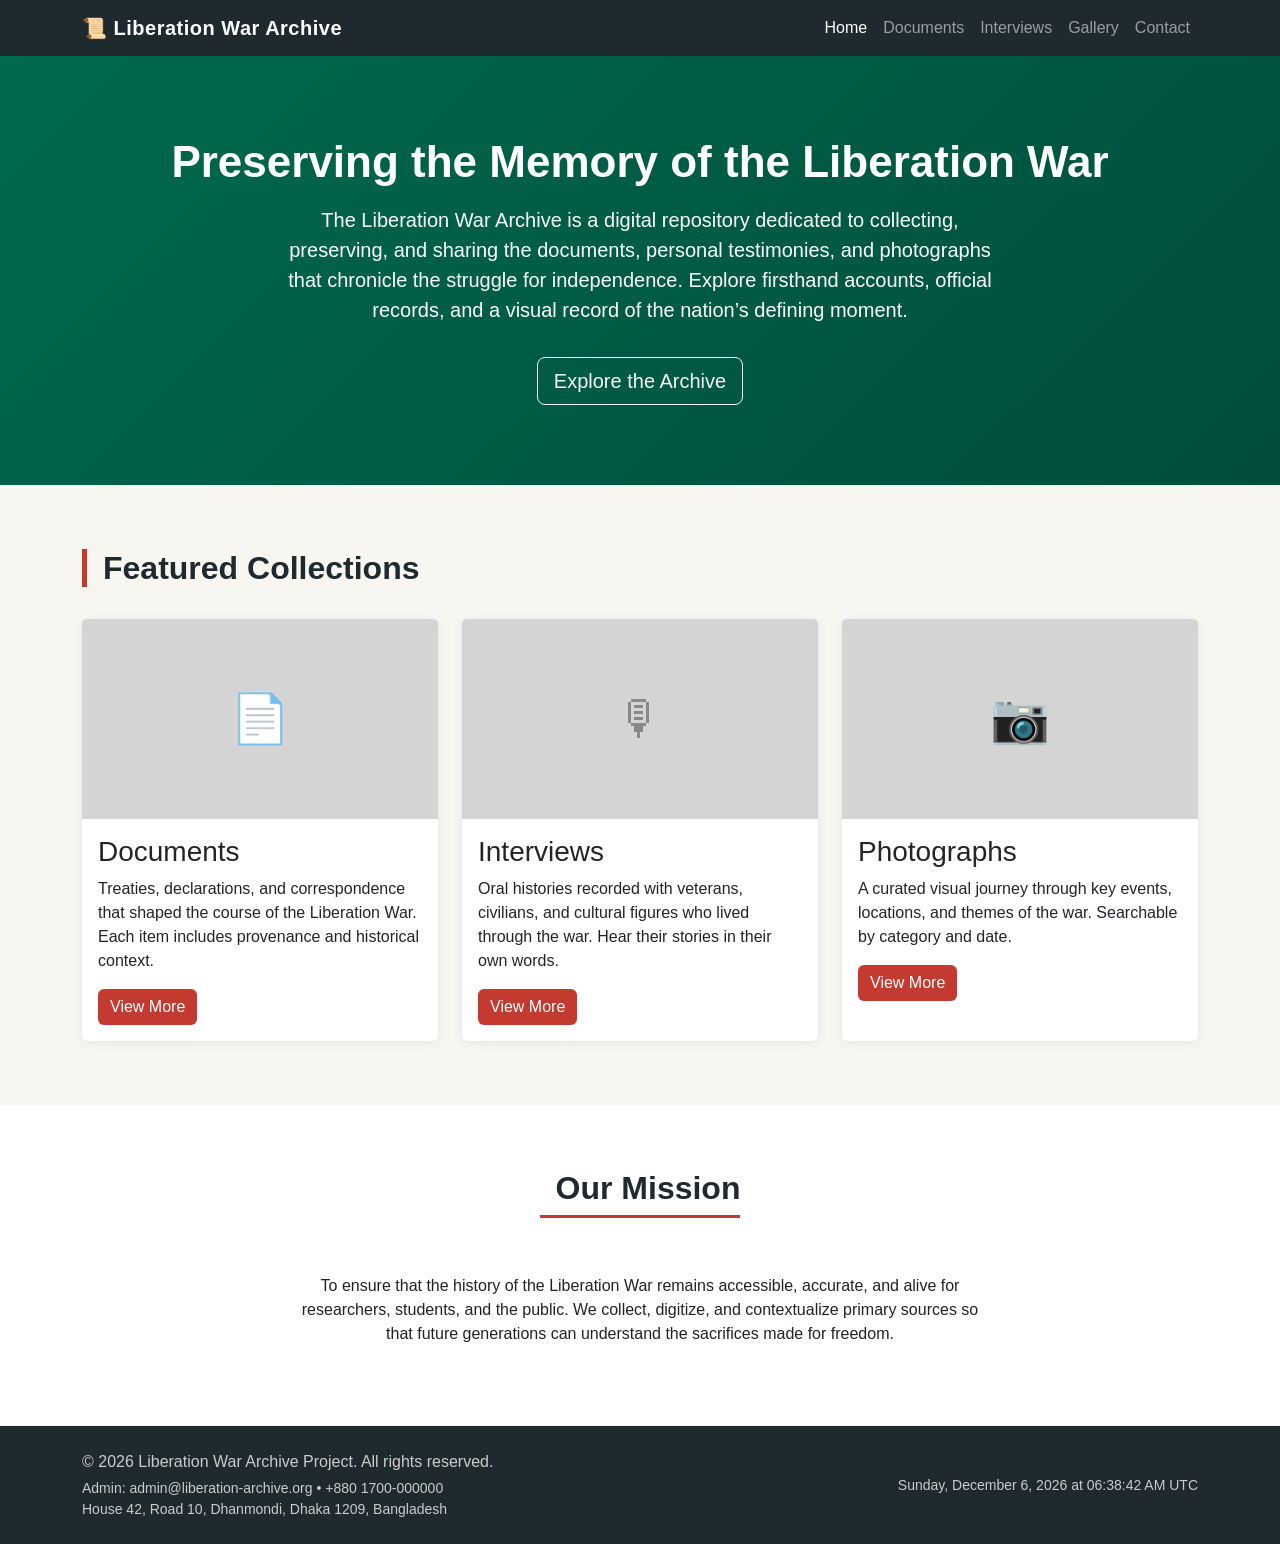
==== index.html @ a4f5fe4e "Initial commit" ====
<!DOCTYPE html>
<!--
  Liberation War Archive — Homepage
  Static archive site built with HTML5, CSS3 & Bootstrap 5.
-->
<html lang="en">
<head>
  <meta charset="UTF-8" />
  <meta name="viewport" content="width=device-width, initial-scale=1.0" />
  <meta name="description" content="Liberation War Archive — preserving the history, documents, interviews, and photographs of the Liberation War for future generations." />
  <meta name="keywords" content="Liberation War, archive, history, documents, interviews, photographs" />
  <meta name="author" content="Liberation War Archive Project" />
  <title>Liberation War Archive | Home</title>

  <!-- Bootstrap 5 CSS (CDN) -->
  <link href="https://cdn.jsdelivr.net/npm/bootstrap@5.3.3/dist/css/bootstrap.min.css" rel="stylesheet" />
  <!-- Custom styles -->
  <link rel="stylesheet" href="css/style.css" />
</head>
<body>

  <!-- ===== HEADER / NAVBAR ===== -->
  <header>
    <nav class="navbar navbar-expand-lg navbar-dark bg-brand-dark">
      <div class="container">
        <a class="navbar-brand" href="index.html">&#x1F4DC; Liberation War Archive</a>
        <button class="navbar-toggler" type="button" data-bs-toggle="collapse" data-bs-target="#mainNav"
                aria-controls="mainNav" aria-expanded="false" aria-label="Toggle navigation">
          <span class="navbar-toggler-icon"></span>
        </button>
        <div class="collapse navbar-collapse" id="mainNav">
          <ul class="navbar-nav ms-auto">
            <li class="nav-item"><a class="nav-link active" href="index.html" aria-current="page">Home</a></li>
            <li class="nav-item"><a class="nav-link" href="documents.html">Documents</a></li>
            <li class="nav-item"><a class="nav-link" href="interviews.html">Interviews</a></li>
            <li class="nav-item"><a class="nav-link" href="gallery.html">Gallery</a></li>
            <li class="nav-item"><a class="nav-link" href="contact.html">Contact</a></li>
          </ul>
        </div>
      </div>
    </nav>
  </header>

  <!-- ===== HERO BANNER ===== -->
  <section class="hero-section text-center">
    <div class="container">
      <h1 class="display-4 fw-bold">Preserving the Memory of the Liberation War</h1>
      <p class="lead mt-3 mx-auto" style="max-width: 720px;">
        The Liberation War Archive is a digital repository dedicated to collecting,
        preserving, and sharing the documents, personal testimonies, and photographs
        that chronicle the struggle for independence. Explore firsthand accounts,
        official records, and a visual record of the nation&#8217;s defining moment.
      </p>
      <a href="#featured" class="btn btn-lg btn-outline-light mt-3">Explore the Archive</a>
    </div>
  </section>

  <!-- ===== MAIN CONTENT ===== -->
  <main>
    <!-- Featured Sections -->
    <section id="featured" class="section-pad">
      <div class="container">
        <h2 class="section-heading">Featured Collections</h2>
        <div class="row g-4">

          <!-- Card: Documents -->
          <div class="col-md-4">
            <div class="card h-100">
              <div class="card-img-top placeholder-img d-flex align-items-center justify-content-center"
                   style="height:200px; background:#d4d4d4; font-size:3rem; color:#888;">
                &#x1F4C4;
              </div>
              <div class="card-body">
                <h3 class="card-title">Documents</h3>
                <p class="card-text">
                  Treaties, declarations, and correspondence that shaped the course
                  of the Liberation War. Each item includes provenance and historical
                  context.
                </p>
                <a href="documents.html" class="btn btn-brand">View More</a>
              </div>
            </div>
          </div>

          <!-- Card: Interviews -->
          <div class="col-md-4">
            <div class="card h-100">
              <div class="card-img-top placeholder-img d-flex align-items-center justify-content-center"
                   style="height:200px; background:#d4d4d4; font-size:3rem; color:#888;">
                &#x1F399;
              </div>
              <div class="card-body">
                <h3 class="card-title">Interviews</h3>
                <p class="card-text">
                  Oral histories recorded with veterans, civilians, and cultural
                  figures who lived through the war. Hear their stories in their
                  own words.
                </p>
                <a href="interviews.html" class="btn btn-brand">View More</a>
              </div>
            </div>
          </div>

          <!-- Card: Photos -->
          <div class="col-md-4">
            <div class="card h-100">
              <div class="card-img-top placeholder-img d-flex align-items-center justify-content-center"
                   style="height:200px; background:#d4d4d4; font-size:3rem; color:#888;">
                &#x1F4F7;
              </div>
              <div class="card-body">
                <h3 class="card-title">Photographs</h3>
                <p class="card-text">
                  A curated visual journey through key events, locations, and themes
                  of the war. Searchable by category and date.
                </p>
                <a href="gallery.html" class="btn btn-brand">View More</a>
              </div>
            </div>
          </div>

        </div><!-- /.row -->
      </div><!-- /.container -->
    </section>

    <!-- Brief Mission Statement -->
    <section class="bg-white section-pad">
      <div class="container text-center">
        <h2 class="section-heading text-center" style="border-left: none; border-bottom: 3px solid var(--brand-red); padding-bottom: 0.5rem; display: inline-block;">
          Our Mission
        </h2>
        <p class="mt-4 mx-auto" style="max-width: 700px;">
          To ensure that the history of the Liberation War remains accessible,
          accurate, and alive for researchers, students, and the public.
          We collect, digitize, and contextualize primary sources so that
          future generations can understand the sacrifices made for freedom.
        </p>
      </div>
    </section>
  </main>

  <!-- ===== FOOTER ===== -->
  <footer class="py-4">
    <div class="container">
      <div class="row align-items-center">
        <div class="col-md-6 text-center text-md-start">
          <p class="mb-1">&copy; 2026 Liberation War Archive Project. All rights reserved.</p>
          <p class="mb-0 small">
            Admin: admin@liberation-archive.org &bull; +880 1700-000000<br />
            House 42, Road 10, Dhanmondi, Dhaka 1209, Bangladesh
          </p>
        </div>
        <div class="col-md-6 text-center text-md-end mt-3 mt-md-0">
          <span id="live-clock" class="small">Loading...</span>
        </div>
      </div>
    </div>
  </footer>

  <!-- Bootstrap 5 JS bundle (CDN) — required for navbar collapse -->
  <script src="https://cdn.jsdelivr.net/npm/bootstrap@5.3.3/dist/js/bootstrap.bundle.min.js"></script>
  <!-- Live clock — the only custom JS -->
  <script src="js/clock.js"></script>
</body>
</html>
---- css/style.css ----
/*
 * Liberation War Archive — Custom Styles
 * Minor tweaks on top of Bootstrap 5 defaults.
 * Colour palette inspired by national flag (red, green) with neutral tones.
 */

/* ── Root variables ── */
:root {
  --brand-green: #006a4e;
  --brand-red:    #c43a31;
  --brand-dark:   #1e2a2d;
  --brand-light:  #f8f6f0;
}

/* ── Global ── */
body {
  font-family: "Segoe UI", Tahoma, Geneva, Verdana, sans-serif;
  background-color: var(--brand-light);
  color: #222;
}

/* ── Navbar ── */
.navbar-brand {
  font-weight: 700;
  letter-spacing: 0.5px;
}

.navbar-dark.bg-brand-dark {
  background-color: var(--brand-dark) !important;
}

/* ── Hero section (homepage) ── */
.hero-section {
  background: linear-gradient(135deg, var(--brand-green) 0%, #004d3a 100%);
  color: #fff;
  padding: 5rem 0;
}

.hero-section h1 {
  font-weight: 700;
  font-size: 2.75rem;
}

/* ── Section headings ── */
.section-heading {
  border-left: 5px solid var(--brand-red);
  padding-left: 1rem;
  margin-bottom: 2rem;
  font-weight: 600;
  color: var(--brand-dark);
}

/* ── Cards ── */
.card {
  border: none;
  box-shadow: 0 2px 12px rgba(0, 0, 0, 0.07);
  transition: transform 0.2s ease, box-shadow 0.2s ease;
}

.card:hover {
  transform: translateY(-4px);
  box-shadow: 0 6px 20px rgba(0, 0, 0, 0.12);
}

.card-img-top.placeholder-img {
  background-color: #d4d4d4;
  display: flex;
  align-items: center;
  justify-content: center;
  color: #888;
  font-size: 2rem;
  height: 200px;
  object-fit: cover;
}

/* ── Buttons ── */
.btn-brand {
  background-color: var(--brand-red);
  color: #fff;
  border: none;
}

.btn-brand:hover {
  background-color: #a62e26;
  color: #fff;
}

.btn-outline-brand {
  border: 2px solid var(--brand-red);
  color: var(--brand-red);
  background: transparent;
}

.btn-outline-brand:hover {
  background-color: var(--brand-red);
  color: #fff;
}

/* ── Footer ── */
footer {
  background-color: var(--brand-dark);
  color: #ccc;
}

footer a {
  color: #ddd;
}

footer a:hover {
  color: #fff;
}

/* ── Table tweaks ── */
.table-documents th {
  background-color: var(--brand-green);
  color: #fff;
  font-weight: 600;
}

/* ── Gallery image hover ── */
.gallery-item a {
  display: block;
  overflow: hidden;
  border-radius: 6px;
}

.gallery-item img {
  transition: transform 0.25s ease;
}

.gallery-item a:hover img {
  transform: scale(1.05);
}

/* ── Contact form ── */
.contact-info-card {
  background-color: var(--brand-green);
  color: #fff;
  border: none;
}

.contact-info-card a {
  color: #ffe0d6;
}

/* ── Utility spacers ── */
.section-pad {
  padding: 4rem 0;
}

/* ── Responsive heading tweaks ── */
@media (max-width: 576px) {
  .hero-section h1 {
    font-size: 1.85rem;
  }
}
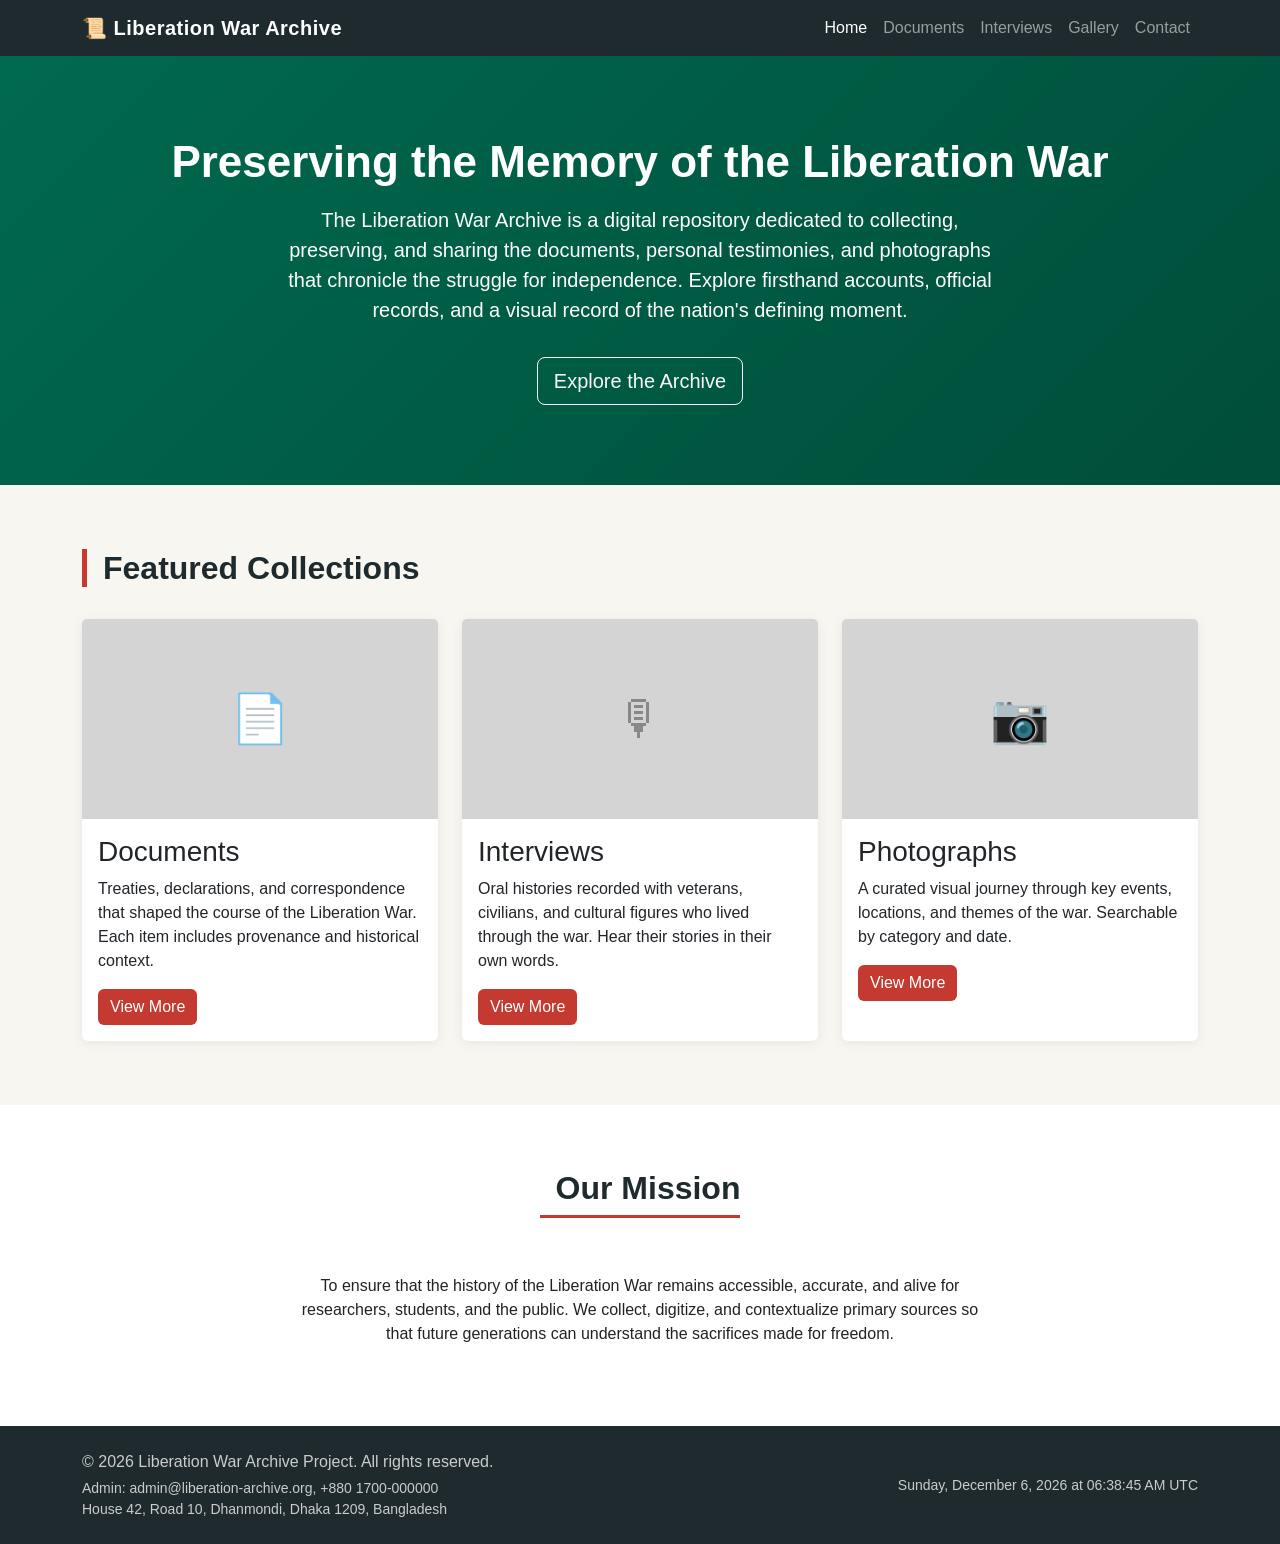
==== commit 29b35111: "clean up comments, meta tags, AI patterns" ====
--- a/index.html
+++ b/index.html
@@ -1,25 +1,20 @@
 <!DOCTYPE html>
-<!--
-  Liberation War Archive — Homepage
-  Static archive site built with HTML5, CSS3 & Bootstrap 5.
--->
 <html lang="en">
 <head>
   <meta charset="UTF-8" />
   <meta name="viewport" content="width=device-width, initial-scale=1.0" />
-  <meta name="description" content="Liberation War Archive — preserving the history, documents, interviews, and photographs of the Liberation War for future generations." />
-  <meta name="keywords" content="Liberation War, archive, history, documents, interviews, photographs" />
+  <meta name="description" content="Digital archive preserving the documents, oral histories, and photographs of Bangladesh's Liberation War for researchers, students, and the public." />
+  <meta name="keywords" content="Liberation War Bangladesh, 1971 archive, Mukti Bahini documents, oral history interviews, war photographs" />
   <meta name="author" content="Liberation War Archive Project" />
   <title>Liberation War Archive | Home</title>
 
-  <!-- Bootstrap 5 CSS (CDN) -->
+  <!-- bootstrap css -->
   <link href="https://cdn.jsdelivr.net/npm/bootstrap@5.3.3/dist/css/bootstrap.min.css" rel="stylesheet" />
-  <!-- Custom styles -->
   <link rel="stylesheet" href="css/style.css" />
 </head>
 <body>
 
-  <!-- ===== HEADER / NAVBAR ===== -->
+  <!-- navbar -->
   <header>
     <nav class="navbar navbar-expand-lg navbar-dark bg-brand-dark">
       <div class="container">
@@ -41,7 +36,6 @@
     </nav>
   </header>
 
-  <!-- ===== HERO BANNER ===== -->
   <section class="hero-section text-center">
     <div class="container">
       <h1 class="display-4 fw-bold">Preserving the Memory of the Liberation War</h1>
@@ -49,21 +43,18 @@
         The Liberation War Archive is a digital repository dedicated to collecting,
         preserving, and sharing the documents, personal testimonies, and photographs
         that chronicle the struggle for independence. Explore firsthand accounts,
-        official records, and a visual record of the nation&#8217;s defining moment.
+        official records, and a visual record of the nation's defining moment.
       </p>
       <a href="#featured" class="btn btn-lg btn-outline-light mt-3">Explore the Archive</a>
     </div>
   </section>
 
-  <!-- ===== MAIN CONTENT ===== -->
   <main>
-    <!-- Featured Sections -->
     <section id="featured" class="section-pad">
       <div class="container">
         <h2 class="section-heading">Featured Collections</h2>
         <div class="row g-4">
 
-          <!-- Card: Documents -->
           <div class="col-md-4">
             <div class="card h-100">
               <div class="card-img-top placeholder-img d-flex align-items-center justify-content-center"
@@ -82,7 +73,6 @@
             </div>
           </div>
 
-          <!-- Card: Interviews -->
           <div class="col-md-4">
             <div class="card h-100">
               <div class="card-img-top placeholder-img d-flex align-items-center justify-content-center"
@@ -101,7 +91,6 @@
             </div>
           </div>
 
-          <!-- Card: Photos -->
           <div class="col-md-4">
             <div class="card h-100">
               <div class="card-img-top placeholder-img d-flex align-items-center justify-content-center"
@@ -119,11 +108,10 @@
             </div>
           </div>
 
-        </div><!-- /.row -->
-      </div><!-- /.container -->
+        </div>
+      </div>
     </section>
 
-    <!-- Brief Mission Statement -->
     <section class="bg-white section-pad">
       <div class="container text-center">
         <h2 class="section-heading text-center" style="border-left: none; border-bottom: 3px solid var(--brand-red); padding-bottom: 0.5rem; display: inline-block;">
@@ -139,14 +127,13 @@
     </section>
   </main>
 
-  <!-- ===== FOOTER ===== -->
   <footer class="py-4">
     <div class="container">
       <div class="row align-items-center">
         <div class="col-md-6 text-center text-md-start">
           <p class="mb-1">&copy; 2026 Liberation War Archive Project. All rights reserved.</p>
           <p class="mb-0 small">
-            Admin: admin@liberation-archive.org &bull; +880 1700-000000<br />
+            Admin: admin@liberation-archive.org, +880 1700-000000<br />
             House 42, Road 10, Dhanmondi, Dhaka 1209, Bangladesh
           </p>
         </div>
@@ -157,9 +144,7 @@
     </div>
   </footer>
 
-  <!-- Bootstrap 5 JS bundle (CDN) — required for navbar collapse -->
   <script src="https://cdn.jsdelivr.net/npm/bootstrap@5.3.3/dist/js/bootstrap.bundle.min.js"></script>
-  <!-- Live clock — the only custom JS -->
   <script src="js/clock.js"></script>
 </body>
 </html>
--- a/css/style.css
+++ b/css/style.css
@@ -1,10 +1,5 @@
-/*
- * Liberation War Archive — Custom Styles
- * Minor tweaks on top of Bootstrap 5 defaults.
- * Colour palette inspired by national flag (red, green) with neutral tones.
- */
+/* tweaks on top of bootstrap */
 
-/* ── Root variables ── */
 :root {
   --brand-green: #006a4e;
   --brand-red:    #c43a31;
@@ -12,14 +7,13 @@
   --brand-light:  #f8f6f0;
 }
 
-/* ── Global ── */
+/* navbar */
 body {
   font-family: "Segoe UI", Tahoma, Geneva, Verdana, sans-serif;
   background-color: var(--brand-light);
   color: #222;
 }
 
-/* ── Navbar ── */
 .navbar-brand {
   font-weight: 700;
   letter-spacing: 0.5px;
@@ -29,7 +23,7 @@
   background-color: var(--brand-dark) !important;
 }
 
-/* ── Hero section (homepage) ── */
+/* hero */
 .hero-section {
   background: linear-gradient(135deg, var(--brand-green) 0%, #004d3a 100%);
   color: #fff;
@@ -41,7 +35,7 @@
   font-size: 2.75rem;
 }
 
-/* ── Section headings ── */
+/* section headings */
 .section-heading {
   border-left: 5px solid var(--brand-red);
   padding-left: 1rem;
@@ -50,7 +44,7 @@
   color: var(--brand-dark);
 }
 
-/* ── Cards ── */
+/* cards */
 .card {
   border: none;
   box-shadow: 0 2px 12px rgba(0, 0, 0, 0.07);
@@ -73,7 +67,7 @@
   object-fit: cover;
 }
 
-/* ── Buttons ── */
+/* buttons */
 .btn-brand {
   background-color: var(--brand-red);
   color: #fff;
@@ -96,7 +90,7 @@
   color: #fff;
 }
 
-/* ── Footer ── */
+/* footer */
 footer {
   background-color: var(--brand-dark);
   color: #ccc;
@@ -110,14 +104,14 @@
   color: #fff;
 }
 
-/* ── Table tweaks ── */
+/* table tweaks */
 .table-documents th {
   background-color: var(--brand-green);
   color: #fff;
   font-weight: 600;
 }
 
-/* ── Gallery image hover ── */
+/* gallery image hover */
 .gallery-item a {
   display: block;
   overflow: hidden;
@@ -132,7 +126,7 @@
   transform: scale(1.05);
 }
 
-/* ── Contact form ── */
+/* contact form */
 .contact-info-card {
   background-color: var(--brand-green);
   color: #fff;
@@ -143,12 +137,12 @@
   color: #ffe0d6;
 }
 
-/* ── Utility spacers ── */
+/* utility spacers */
 .section-pad {
   padding: 4rem 0;
 }
 
-/* ── Responsive heading tweaks ── */
+/* responsive */
 @media (max-width: 576px) {
   .hero-section h1 {
     font-size: 1.85rem;
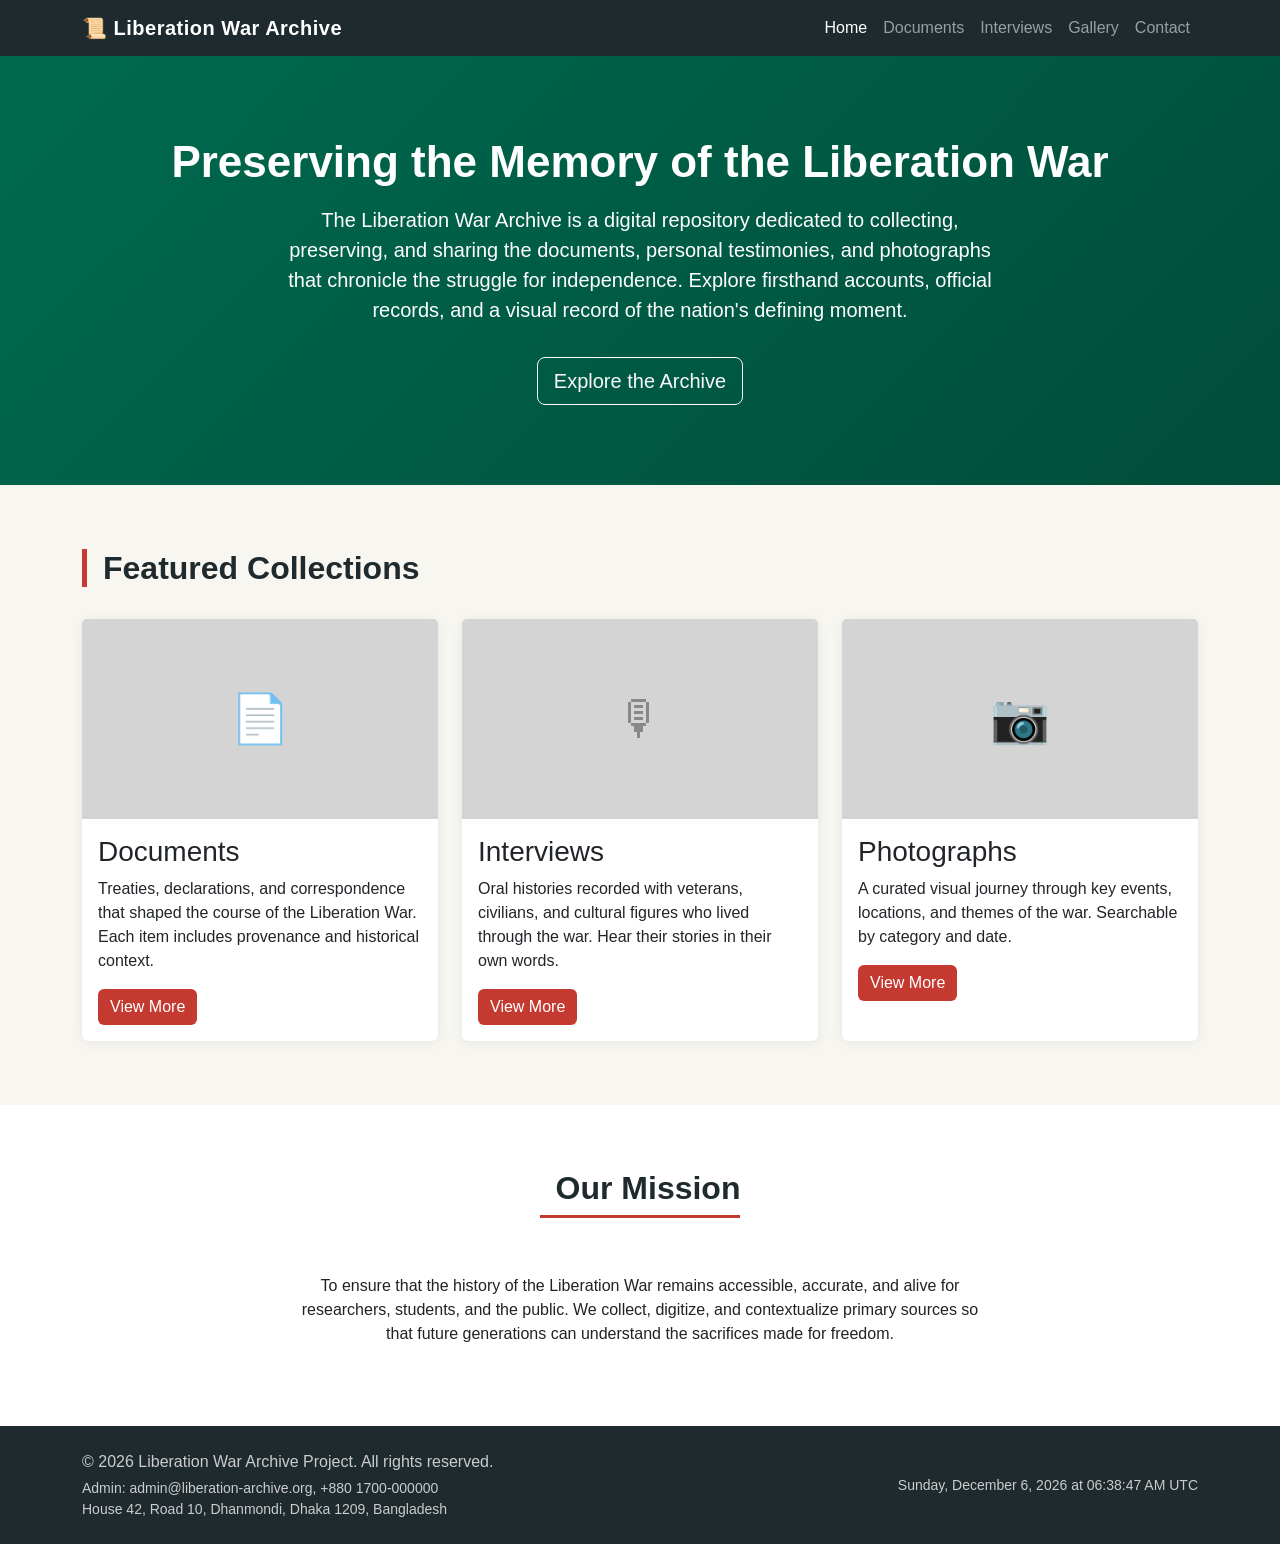
==== commit 60036fd0: "reorganize: move pages into pages/ folder" ====
--- a/index.html
+++ b/index.html
@@ -26,10 +26,10 @@
         <div class="collapse navbar-collapse" id="mainNav">
           <ul class="navbar-nav ms-auto">
             <li class="nav-item"><a class="nav-link active" href="index.html" aria-current="page">Home</a></li>
-            <li class="nav-item"><a class="nav-link" href="documents.html">Documents</a></li>
-            <li class="nav-item"><a class="nav-link" href="interviews.html">Interviews</a></li>
-            <li class="nav-item"><a class="nav-link" href="gallery.html">Gallery</a></li>
-            <li class="nav-item"><a class="nav-link" href="contact.html">Contact</a></li>
+            <li class="nav-item"><a class="nav-link" href="pages/documents.html">Documents</a></li>
+            <li class="nav-item"><a class="nav-link" href="pages/interviews.html">Interviews</a></li>
+            <li class="nav-item"><a class="nav-link" href="pages/gallery.html">Gallery</a></li>
+            <li class="nav-item"><a class="nav-link" href="pages/contact.html">Contact</a></li>
           </ul>
         </div>
       </div>
@@ -68,7 +68,7 @@
                   of the Liberation War. Each item includes provenance and historical
                   context.
                 </p>
-                <a href="documents.html" class="btn btn-brand">View More</a>
+                <a href="pages/documents.html" class="btn btn-brand">View More</a>
               </div>
             </div>
           </div>
@@ -86,7 +86,7 @@
                   figures who lived through the war. Hear their stories in their
                   own words.
                 </p>
-                <a href="interviews.html" class="btn btn-brand">View More</a>
+                <a href="pages/interviews.html" class="btn btn-brand">View More</a>
               </div>
             </div>
           </div>
@@ -103,7 +103,7 @@
                   A curated visual journey through key events, locations, and themes
                   of the war. Searchable by category and date.
                 </p>
-                <a href="gallery.html" class="btn btn-brand">View More</a>
+                <a href="pages/gallery.html" class="btn btn-brand">View More</a>
               </div>
             </div>
           </div>
